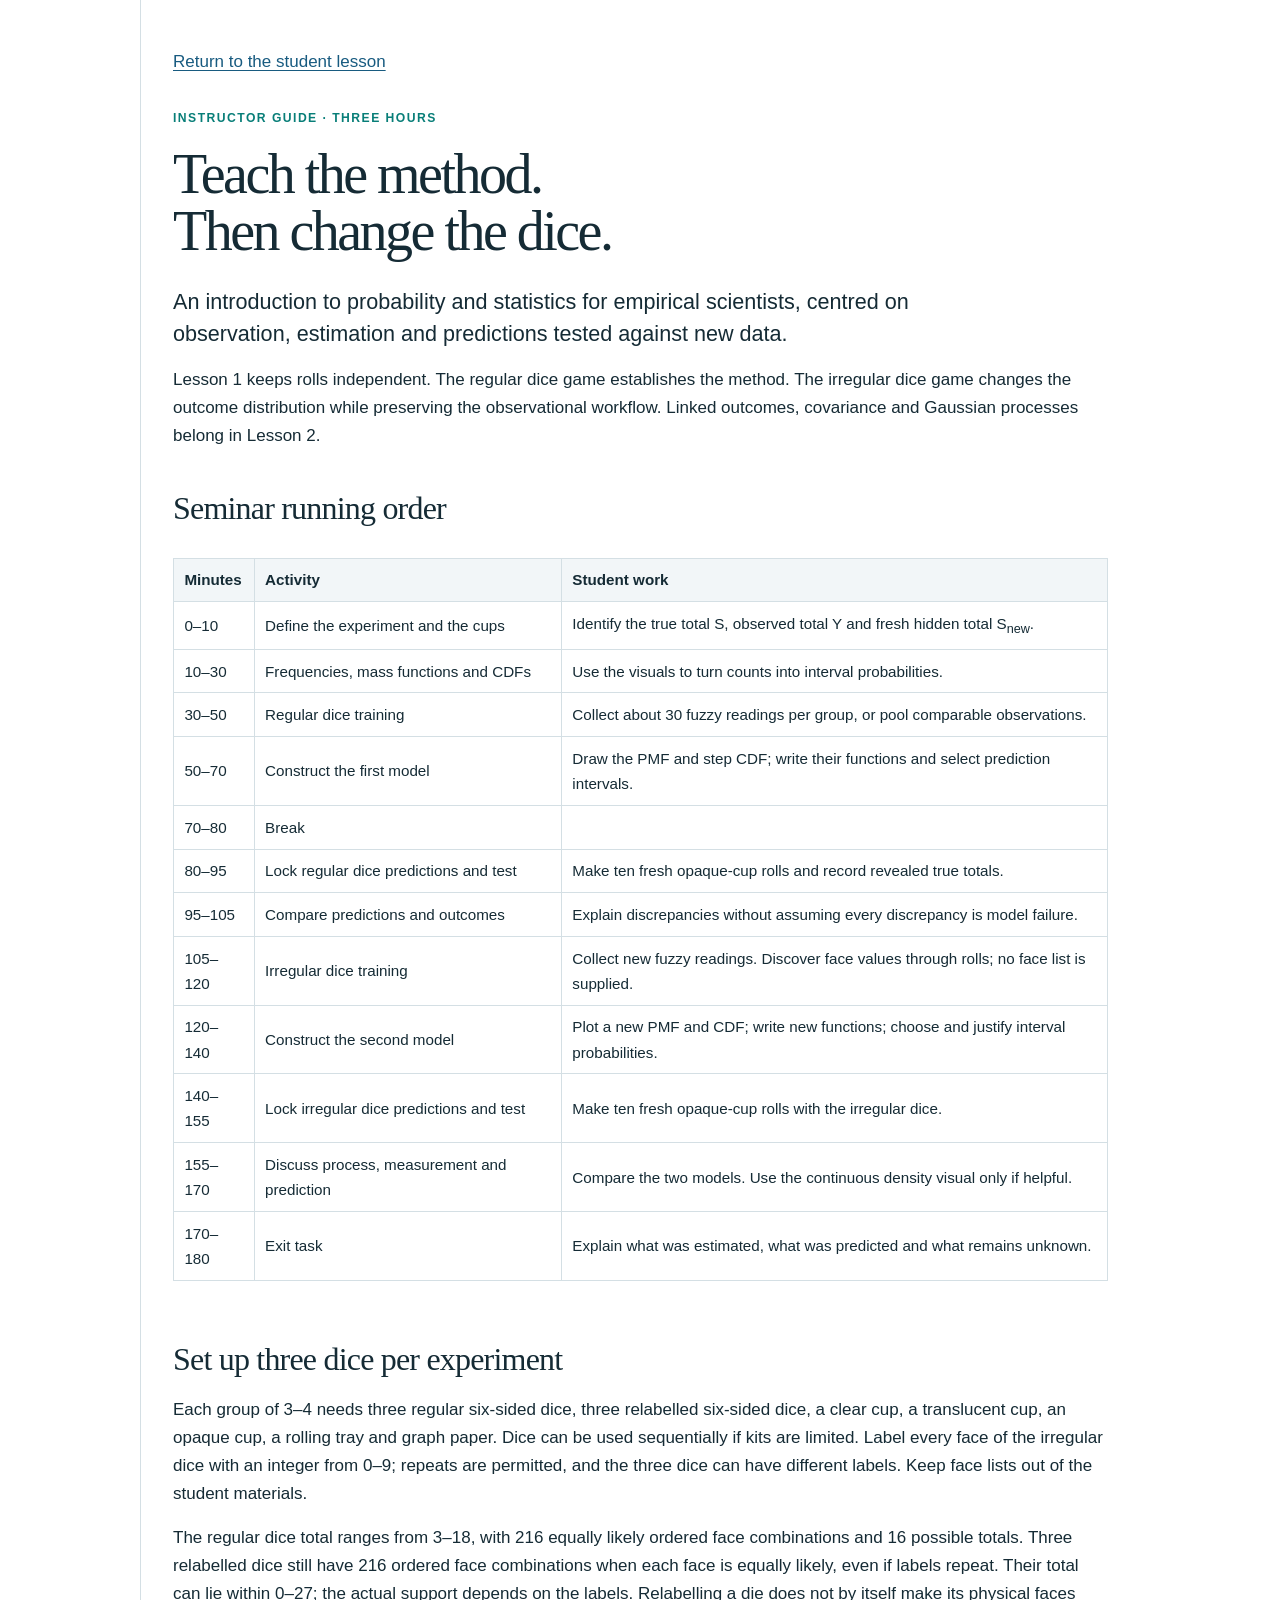
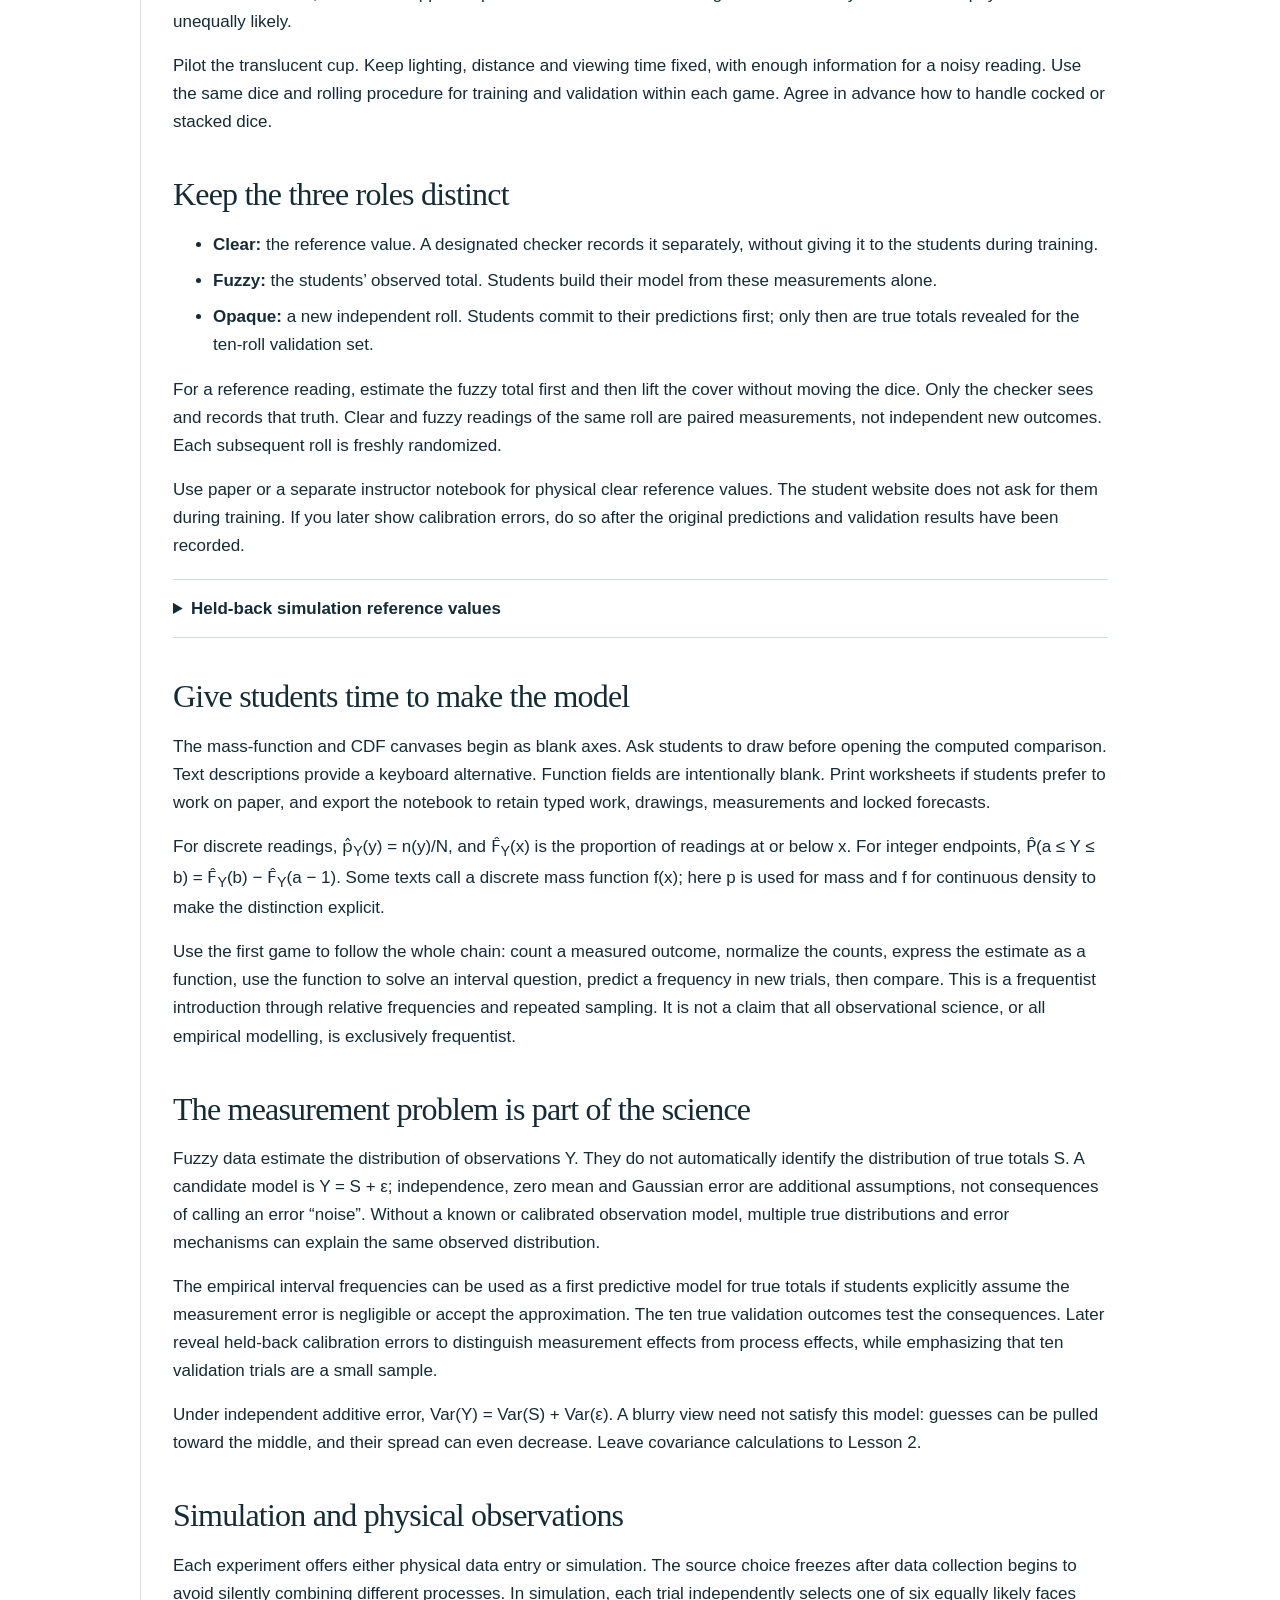
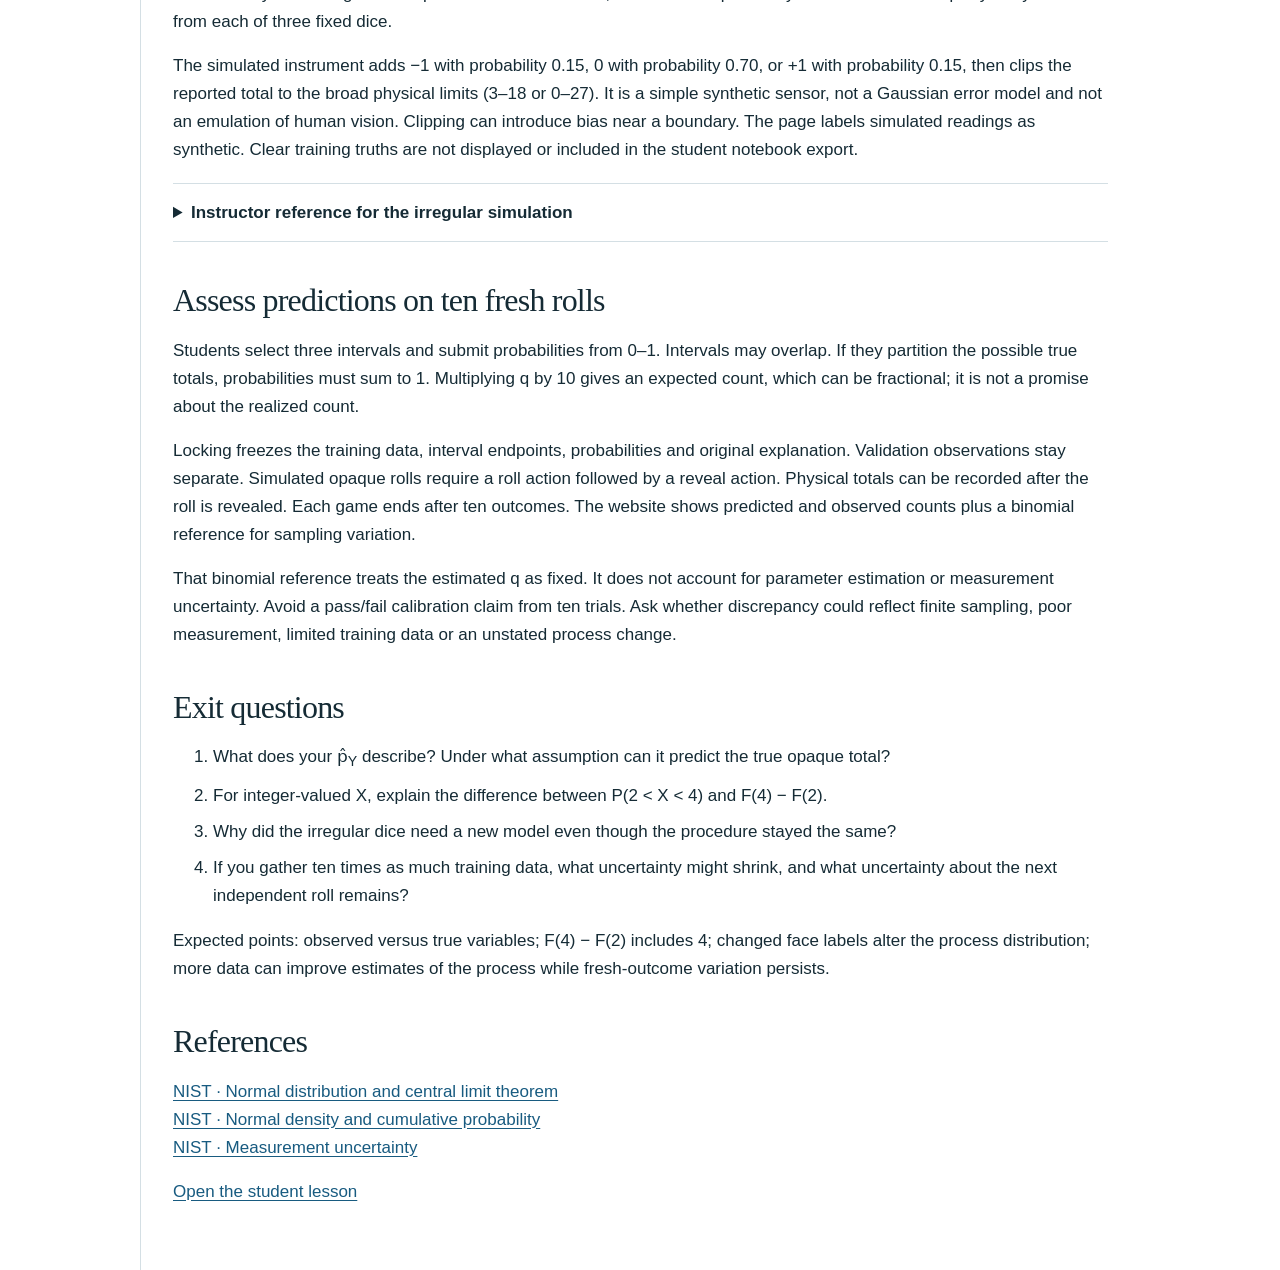
==== instructor.html @ 667803ec "Build interactive observational probability seminar with three-dice experiments" ====
<!doctype html><html lang="en"><head><meta charset="utf-8"><meta name="viewport" content="width=device-width,initial-scale=1"><title>Instructor guide · Probability seminar</title><link rel="stylesheet" href="styles.css"><script defer src="instructor.js"></script></head><body><main class="instructor">
<a href="index.html">Return to the student lesson</a><p class="eyebrow" style="margin-top:2rem">Instructor guide · Three hours</p><h1>Teach the method.<br>Then change the dice.</h1>
<p class="standfirst">An introduction to probability and statistics for empirical scientists, centred on observation, estimation and predictions tested against new data.</p>
<p>Lesson 1 keeps rolls independent. The regular dice game establishes the method. The irregular dice game changes the outcome distribution while preserving the observational workflow. Linked outcomes, covariance and Gaussian processes belong in Lesson 2.</p>

<h2>Seminar running order</h2><div class="table-scroll"><table class="instructor-table"><thead><tr><th>Minutes</th><th>Activity</th><th>Student work</th></tr></thead><tbody>
<tr><td>0–10</td><td>Define the experiment and the cups</td><td>Identify the true total S, observed total Y and fresh hidden total S<sub>new</sub>.</td></tr>
<tr><td>10–30</td><td>Frequencies, mass functions and CDFs</td><td>Use the visuals to turn counts into interval probabilities.</td></tr>
<tr><td>30–50</td><td>Regular dice training</td><td>Collect about 30 fuzzy readings per group, or pool comparable observations.</td></tr>
<tr><td>50–70</td><td>Construct the first model</td><td>Draw the PMF and step CDF; write their functions and select prediction intervals.</td></tr>
<tr><td>70–80</td><td>Break</td><td></td></tr>
<tr><td>80–95</td><td>Lock regular dice predictions and test</td><td>Make ten fresh opaque-cup rolls and record revealed true totals.</td></tr>
<tr><td>95–105</td><td>Compare predictions and outcomes</td><td>Explain discrepancies without assuming every discrepancy is model failure.</td></tr>
<tr><td>105–120</td><td>Irregular dice training</td><td>Collect new fuzzy readings. Discover face values through rolls; no face list is supplied.</td></tr>
<tr><td>120–140</td><td>Construct the second model</td><td>Plot a new PMF and CDF; write new functions; choose and justify interval probabilities.</td></tr>
<tr><td>140–155</td><td>Lock irregular dice predictions and test</td><td>Make ten fresh opaque-cup rolls with the irregular dice.</td></tr>
<tr><td>155–170</td><td>Discuss process, measurement and prediction</td><td>Compare the two models. Use the continuous density visual only if helpful.</td></tr>
<tr><td>170–180</td><td>Exit task</td><td>Explain what was estimated, what was predicted and what remains unknown.</td></tr>
</tbody></table></div>

<h2>Set up three dice per experiment</h2><p>Each group of 3–4 needs three regular six-sided dice, three relabelled six-sided dice, a clear cup, a translucent cup, an opaque cup, a rolling tray and graph paper. Dice can be used sequentially if kits are limited. Label every face of the irregular dice with an integer from 0–9; repeats are permitted, and the three dice can have different labels. Keep face lists out of the student materials.</p>
<p>The regular dice total ranges from 3–18, with 216 equally likely ordered face combinations and 16 possible totals. Three relabelled dice still have 216 ordered face combinations when each face is equally likely, even if labels repeat. Their total can lie within 0–27; the actual support depends on the labels. Relabelling a die does not by itself make its physical faces unequally likely.</p>
<p>Pilot the translucent cup. Keep lighting, distance and viewing time fixed, with enough information for a noisy reading. Use the same dice and rolling procedure for training and validation within each game. Agree in advance how to handle cocked or stacked dice.</p>

<h2>Keep the three roles distinct</h2><ul><li><strong>Clear:</strong> the reference value. A designated checker records it separately, without giving it to the students during training.</li><li><strong>Fuzzy:</strong> the students’ observed total. Students build their model from these measurements alone.</li><li><strong>Opaque:</strong> a new independent roll. Students commit to their predictions first; only then are true totals revealed for the ten-roll validation set.</li></ul>
<p>For a reference reading, estimate the fuzzy total first and then lift the cover without moving the dice. Only the checker sees and records that truth. Clear and fuzzy readings of the same roll are paired measurements, not independent new outcomes. Each subsequent roll is freshly randomized.</p>
<p>Use paper or a separate instructor notebook for physical clear reference values. The student website does not ask for them during training. If you later show calibration errors, do so after the original predictions and validation results have been recorded.</p>
<details><summary>Held-back simulation reference values</summary><p>For the experiments currently saved in this browser, the instructor can inspect simulated clear values here. They are separate from the student export. Physical or pooled readings need a separately recorded reference. Open this only after student forecasts are committed.</p><button id="load-reference">Read the instructor reference</button><div id="reference-results" aria-live="polite"></div></details>

<h2>Give students time to make the model</h2><p>The mass-function and CDF canvases begin as blank axes. Ask students to draw before opening the computed comparison. Text descriptions provide a keyboard alternative. Function fields are intentionally blank. Print worksheets if students prefer to work on paper, and export the notebook to retain typed work, drawings, measurements and locked forecasts.</p>
<p>For discrete readings, p̂<sub>Y</sub>(y) = n(y)/N, and F̂<sub>Y</sub>(x) is the proportion of readings at or below x. For integer endpoints, P̂(a ≤ Y ≤ b) = F̂<sub>Y</sub>(b) − F̂<sub>Y</sub>(a − 1). Some texts call a discrete mass function f(x); here p is used for mass and f for continuous density to make the distinction explicit.</p>
<p>Use the first game to follow the whole chain: count a measured outcome, normalize the counts, express the estimate as a function, use the function to solve an interval question, predict a frequency in new trials, then compare. This is a frequentist introduction through relative frequencies and repeated sampling. It is not a claim that all observational science, or all empirical modelling, is exclusively frequentist.</p>

<h2>The measurement problem is part of the science</h2><p>Fuzzy data estimate the distribution of observations Y. They do not automatically identify the distribution of true totals S. A candidate model is Y = S + ε; independence, zero mean and Gaussian error are additional assumptions, not consequences of calling an error “noise”. Without a known or calibrated observation model, multiple true distributions and error mechanisms can explain the same observed distribution.</p>
<p>The empirical interval frequencies can be used as a first predictive model for true totals if students explicitly assume the measurement error is negligible or accept the approximation. The ten true validation outcomes test the consequences. Later reveal held-back calibration errors to distinguish measurement effects from process effects, while emphasizing that ten validation trials are a small sample.</p>
<p>Under independent additive error, Var(Y) = Var(S) + Var(ε). A blurry view need not satisfy this model: guesses can be pulled toward the middle, and their spread can even decrease. Leave covariance calculations to Lesson 2.</p>

<h2>Simulation and physical observations</h2><p>Each experiment offers either physical data entry or simulation. The source choice freezes after data collection begins to avoid silently combining different processes. In simulation, each trial independently selects one of six equally likely faces from each of three fixed dice.</p>
<p>The simulated instrument adds −1 with probability 0.15, 0 with probability 0.70, or +1 with probability 0.15, then clips the reported total to the broad physical limits (3–18 or 0–27). It is a simple synthetic sensor, not a Gaussian error model and not an emulation of human vision. Clipping can introduce bias near a boundary. The page labels simulated readings as synthetic. Clear training truths are not displayed or included in the student notebook export.</p>
<details><summary>Instructor reference for the irregular simulation</summary><p>Die A: 0, 0, 0, 1, 8, 9<br>Die B: 0, 1, 1, 1, 2, 9<br>Die C: 0, 0, 2, 2, 8, 9</p><p>These lists are fixed across training and validation. Face labels are hidden in the student interface. This is a public static teaching tool, not a secure examination system: a student who inspects the source can discover the preset. Change the arrays in app.js for a different teaching example.</p></details>

<h2>Assess predictions on ten fresh rolls</h2><p>Students select three intervals and submit probabilities from 0–1. Intervals may overlap. If they partition the possible true totals, probabilities must sum to 1. Multiplying q by 10 gives an expected count, which can be fractional; it is not a promise about the realized count.</p>
<p>Locking freezes the training data, interval endpoints, probabilities and original explanation. Validation observations stay separate. Simulated opaque rolls require a roll action followed by a reveal action. Physical totals can be recorded after the roll is revealed. Each game ends after ten outcomes. The website shows predicted and observed counts plus a binomial reference for sampling variation.</p>
<p>That binomial reference treats the estimated q as fixed. It does not account for parameter estimation or measurement uncertainty. Avoid a pass/fail calibration claim from ten trials. Ask whether discrepancy could reflect finite sampling, poor measurement, limited training data or an unstated process change.</p>

<h2>Exit questions</h2><ol><li>What does your p̂<sub>Y</sub> describe? Under what assumption can it predict the true opaque total?</li><li>For integer-valued X, explain the difference between P(2 &lt; X &lt; 4) and F(4) − F(2).</li><li>Why did the irregular dice need a new model even though the procedure stayed the same?</li><li>If you gather ten times as much training data, what uncertainty might shrink, and what uncertainty about the next independent roll remains?</li></ol>
<p>Expected points: observed versus true variables; F(4) − F(2) includes 4; changed face labels alter the process distribution; more data can improve estimates of the process while fresh-outcome variation persists.</p>

<h2>References</h2><p><a href="https://www.itl.nist.gov/div898/handbook/eda/section3/eda3661.htm">NIST · Normal distribution and central limit theorem</a><br><a href="https://www.itl.nist.gov/div898/handbook/pmc/section5/pmc51.htm">NIST · Normal density and cumulative probability</a><br><a href="https://www.nist.gov/itl/sed/topic-areas/measurement-uncertainty">NIST · Measurement uncertainty</a></p><p><a href="index.html">Open the student lesson</a></p>
</main></body></html>
---- styles.css ----
:root{--ink:#152b35;--muted:#52636b;--blue:#185b80;--teal:#087e78;--paper:#fff;--pale:#f2f6f8;--line:#d4dfe4;--accent:#c45b35;--serif:Georgia,'Times New Roman',serif;--sans:Inter,ui-sans-serif,-apple-system,BlinkMacSystemFont,'Segoe UI',sans-serif}*{box-sizing:border-box}html{scroll-behavior:smooth;scroll-padding-top:92px}body{margin:0;color:var(--ink);background:var(--paper);font:17px/1.65 var(--sans)}button,input,select,textarea{font:inherit;color:inherit}button,.button{border:1px solid var(--blue);border-radius:5px;background:var(--blue);color:#fff;padding:.52rem .95rem;cursor:pointer;font-weight:600;line-height:1.4;display:inline-block;text-decoration:none}button:hover,.button:hover{filter:brightness(.94)}button:disabled{opacity:.45;cursor:not-allowed}button.secondary,.button.secondary{background:#fff;color:var(--blue)}button.quiet,.button.quiet{background:transparent;color:var(--ink);border-color:var(--line);font-weight:500}button.small{font-size:14px;padding:.3rem .6rem}a{color:var(--blue);text-underline-offset:3px}a:hover{text-decoration-thickness:2px}:focus-visible{outline:3px solid #cb7d2c;outline-offset:3px}h1,h2,h3,p{margin-top:0}h1{font:normal clamp(3.6rem,6.5vw,6.1rem)/1.02 var(--serif);letter-spacing:-.045em;margin:1.1rem 0 1.6rem}h2{font:normal clamp(2rem,3.6vw,3rem)/1.15 var(--serif);letter-spacing:-.025em;margin:.5rem 0 1.1rem}h3{font-size:1.08rem;line-height:1.4;margin:0 0 .65rem}p{margin-bottom:1rem}figure{margin:0;min-width:0}figcaption{font-size:.95rem;font-weight:600;margin-bottom:.5rem}.site-header{height:76px;border-bottom:1px solid var(--line);display:flex;align-items:center;justify-content:space-between;padding:0 2rem;background:#fff;position:sticky;top:0;z-index:10;gap:1rem}.wordmark{text-decoration:none;font-size:.95rem;font-weight:750;letter-spacing:.11em;color:var(--ink)}.wordmark span{font-weight:400;letter-spacing:0;margin-left:1rem;color:var(--muted)}.header-actions{display:flex;gap:.5rem;align-items:center;font-size:14px}.page-layout{display:grid;grid-template-columns:245px minmax(0,1120px);max-width:1510px;margin:auto}.sidebar{padding:2.4rem 1.8rem;position:sticky;top:76px;max-height:calc(100vh - 76px);overflow:auto;align-self:start}.eyebrow{text-transform:uppercase;letter-spacing:.12em;font-size:.76rem;font-weight:700;line-height:1.65;color:var(--teal)}.sidebar .eyebrow{font-size:.7rem;margin-bottom:1.5rem}.sidebar nav{display:flex;flex-direction:column;gap:.75rem;margin-bottom:2rem}.sidebar nav a{color:var(--muted);font-size:.88rem;line-height:1.4;text-decoration:none;padding-left:.7rem;border-left:2px solid transparent}.sidebar nav a.active{border-color:var(--teal);color:var(--ink);font-weight:650}.sidebar p,.small-link{font-size:.82rem;color:var(--muted)}.save-status{font-size:.76rem;color:var(--muted);margin-top:1.5rem;border-top:1px solid var(--line);padding-top:1rem}main{min-width:0;padding:3.4rem 3rem 2rem;border-left:1px solid var(--line)}.opening{padding-bottom:3rem}.opening>p{max-width:800px}.standfirst{font-size:1.35rem;line-height:1.5;max-width:760px}.cup-story{display:grid;grid-template-columns:repeat(3,1fr);gap:1.5rem;margin:2.6rem 0 2rem;padding:1.8rem 0;border-top:1px solid var(--line);border-bottom:1px solid var(--line)}.cup-story>div{padding-right:1rem}.cup-story p{font-size:.93rem;margin:0;color:var(--muted)}.cup{height:116px;width:104px;border-radius:20px 20px 7px 7px;border:2px solid #aebfc7;margin-bottom:1.3rem;display:flex;align-items:center;justify-content:center;position:relative;clip-path:polygon(12% 0,88% 0,100% 100%,0 100%);background:linear-gradient(100deg,#fff,#e9f3f680,#fff);font:2.6rem var(--serif)}.cup:after{content:'';position:absolute;inset:5px 8px;border-left:3px solid #ffffff90;border-radius:16px}.cup.clear span{color:#8b9aa0}.cup.fuzzy{background:linear-gradient(115deg,#e0ecf1,#d0e0e9a0,#f4f7f9)}.cup.fuzzy span{filter:blur(4px);opacity:.6}.cup.opaque{background:linear-gradient(100deg,#1d3743,#385663,#1e3844);border-color:#19333f}.cup.opaque span{color:#e2edf1}.experiment-line{display:flex;gap:.65rem;flex-wrap:wrap;margin-bottom:1.5rem}.experiment-line span{font-size:.82rem;letter-spacing:.05em;padding-right:.9rem;border-right:1px solid var(--line)}.experiment-line span:last-child{border:0}.important{border-left:3px solid var(--teal);padding:.1rem 0 .1rem 1rem;color:var(--muted);font-size:.95rem}.lesson-section{border-top:1px solid var(--line);padding:3.2rem 0}.section-intro{max-width:830px;margin-bottom:1.8rem}.controls{display:flex;flex-wrap:wrap;gap:.7rem;align-items:end;margin:1rem 0}.controls label{display:flex;flex-direction:column;gap:.25rem;font-size:.85rem}input,select,textarea{border:1px solid #b7c9d1;border-radius:4px;background:#fff;padding:.48rem .65rem;max-width:100%}select{appearance:none;background-image:url('data:image/svg+xml,%3Csvg xmlns="http://www.w3.org/2000/svg" width="14" height="14"%3E%3Cpath d="m3 5 4 4 4-4" fill="none" stroke="%23465d68" stroke-width="1.6"/%3E%3C/svg%3E');background-repeat:no-repeat;background-position:right .6rem center;padding-right:2rem}input[type=number]{width:7rem}input[type=range]{width:10rem;padding:.5rem 0}textarea{width:100%;line-height:1.6;resize:vertical;min-height:95px}.chart{width:100%;min-width:0;overflow:hidden}.chart svg{width:100%;height:auto;display:block}.visual-example{background:var(--pale);padding:1.5rem;margin-bottom:1.8rem}.chart-caption{font-size:.9rem;color:var(--muted);margin:.7rem 0 1.2rem;min-height:1.5rem}.chart-pair,.two-column{display:grid;grid-template-columns:repeat(2,minmax(0,1fr));gap:2rem;margin:1.6rem 0}.equation{padding:.75rem 0;overflow:auto;line-height:1.5}.equation math{font-size:1.4rem;min-height:2rem}.equation p{font-size:.85rem;text-align:center;color:var(--muted);margin:.4rem 0 0}details{border-top:1px solid var(--line);border-bottom:1px solid var(--line);padding:.9rem 0;margin:1.2rem 0}summary{cursor:pointer;font-weight:600}details>p{margin:.8rem 0}.notebook-prompt,.field-label{display:block;font-weight:600;font-size:.95rem;margin:1.3rem 0 .5rem}.lab-header{display:flex;justify-content:space-between;align-items:center;border-bottom:1px solid var(--line);gap:1rem;padding-bottom:1rem}.lab-header label{font-size:.85rem;display:flex;gap:.5rem;align-items:center}.phase-title{display:flex;align-items:center;gap:.7rem;margin:2rem 0 .7rem}.phase-title span{font-size:.75rem;color:var(--teal);text-transform:uppercase;letter-spacing:.1em;white-space:nowrap}.phase-title h3{margin:0}.lab-state{font-size:.82rem;background:var(--pale);padding:.2rem .6rem;white-space:nowrap}.measurement-box{display:grid;grid-template-columns:180px minmax(0,1fr);gap:1.5rem;align-items:center;margin:1rem 0}.sensor-visual{height:155px;width:180px;background:var(--pale);border-radius:7px}.measurement-box p{font-size:.92rem;margin-bottom:.7rem}.reading{font:2.7rem/1 var(--serif);color:var(--teal);margin:.5rem 0}.reading small{font:14px var(--sans);color:var(--muted);display:block}.observation-list{display:flex;flex-wrap:wrap;gap:.4rem;padding:1rem 0;min-height:3rem}.observation-list span{padding:.15rem .5rem;background:var(--pale);font-variant-numeric:tabular-nums;border-radius:3px;font-size:.9rem}.stats-line{display:flex;gap:1.5rem;flex-wrap:wrap;font-size:.9rem;margin:1rem 0;color:var(--muted)}.stats-line strong{font-size:1.2rem;color:var(--ink)}.data-entry{display:flex;gap:.6rem;flex-wrap:wrap;align-items:end}.data-entry label{flex:1;min-width:190px;font-size:.88rem}.data-entry input{width:100%;margin-top:.25rem}.notebook{margin:1.5rem 0}.sketch-pair{display:grid;grid-template-columns:repeat(2,minmax(0,1fr));gap:1.3rem}.sketch-panel{min-width:0}.sketch{display:block;width:100%;height:300px;background:#fff;touch-action:none;cursor:crosshair;border:1px solid var(--line);border-radius:3px}.sketch-tools{display:flex;gap:.5rem;justify-content:space-between;align-items:center;font-size:.82rem;margin:.4rem 0 .8rem}.function-pair{display:grid;grid-template-columns:1fr 1fr;gap:1.3rem;margin:1rem 0}.function-pair label{font-size:.9rem;font-weight:600}.function-pair textarea{font:1rem/1.6 ui-monospace,SFMono-Regular,Consolas,monospace;margin-top:.4rem}.table-scroll{width:100%;overflow:auto}table{border-collapse:collapse;width:100%;font-size:.87rem;margin:.8rem 0 1.3rem}th{text-align:left;background:var(--pale);font-weight:650}th,td{padding:.55rem .65rem;border:1px solid var(--line)}td.number,th.number{text-align:center;font-variant-numeric:tabular-nums}.prediction-table input{width:5rem}.prediction-table td{white-space:nowrap}.prediction-table .probability-input{width:6rem}.result-empty{padding:1rem;background:var(--pale);font-size:.9rem;color:var(--muted)}.validation-progress{display:flex;gap:5px;margin:1rem 0}.validation-progress span{height:8px;flex:1;background:#e0e8ed;border-radius:2px}.validation-progress span.done{background:var(--teal)}.lab-message{font-size:.88rem;min-height:1.5rem;margin:.5rem 0;color:var(--muted)}.lab-message.error{color:#9d3523}.reflection-list{display:grid;gap:1.2rem}.reflection-list label{font-weight:600}.reflection-list textarea{font-weight:400;margin-top:.4rem}.completed{color:var(--teal);font-weight:600}.field-error{border-color:#b84432!important}.skip{position:fixed;top:-80px;left:1rem;z-index:100;background:var(--ink);padding:1rem;color:white}.skip:focus{top:0}footer{margin-top:2rem;padding-top:1.3rem;border-top:1px solid var(--line);font-size:.8rem;color:var(--muted)}#toast{position:fixed;bottom:1.5rem;left:50%;transform:translateX(-50%);background:var(--ink);color:#fff;border-radius:5px;padding:.7rem 1.2rem;z-index:20;max-width:90vw;display:none;font-size:.9rem}#toast.visible{display:block}.noscript{padding:1.5rem;background:#fff4dc}.print-note{display:none}.instructor{max-width:1000px;margin:auto;padding:3rem 2rem}.instructor h1{font-size:3.5rem}.instructor h2{font-size:2rem;margin-top:2.5rem}.instructor .equation{max-width:800px}.instructor li{margin:.5rem 0}.instructor-table{font-size:.95rem}
.scale-label{display:flex;align-items:center;gap:.5rem;min-height:38px;font-size:.82rem;margin:0 0 .6rem;color:var(--muted)}.scale-label select{padding-top:.2rem;padding-bottom:.2rem}.confirm-dialog{max-width:560px;width:calc(100% - 2rem);padding:1.7rem;border:1px solid var(--line);border-radius:8px;box-shadow:0 20px 70px #152b3530}.confirm-dialog::backdrop{background:#152b3560}
@media(max-width:1150px){.page-layout{grid-template-columns:205px minmax(0,1fr)}main{padding:2.5rem 1.7rem}.sidebar{padding:2rem 1.2rem}.wordmark span{display:none}.sketch{height:270px}.header-actions{font-size:13px}.chart-pair{gap:1rem}.prediction-table{font-size:.8rem}.prediction-table td,.prediction-table th{padding:.4rem}}
@media(max-width:800px){.site-header{height:auto;min-height:68px;padding:.8rem 1rem;flex-wrap:wrap}.header-actions{gap:.35rem}.header-actions button,.header-actions .button{padding:.4rem .55rem}.page-layout{display:block}.sidebar{display:none}main{border:0;padding:2rem 1.2rem}.standfirst{font-size:1.15rem}h1{font-size:3.8rem}.cup-story{gap:1rem}.cup-story>div{padding:0}.cup-story p{font-size:.82rem}.cup-story h3{font-size:.9rem}.cup{height:96px;width:82px}.two-column,.chart-pair,.sketch-pair,.function-pair{grid-template-columns:1fr}.chart-pair{gap:1.2rem}.sketch{height:330px}.lesson-section{padding:2.5rem 0}.visual-example{padding:1rem}.measurement-box{grid-template-columns:140px minmax(0,1fr);gap:1rem}.sensor-visual{width:140px;height:140px}.lab-header{align-items:start}.lab-header label{align-items:start;flex-direction:column}.phase-title{gap:.5rem;align-items:start}.phase-title h3{font-size:1rem}.controls{gap:.7rem}.controls label{font-size:.85rem}.instructor{padding:2rem 1.2rem}.instructor h1{font-size:2.8rem}}
@media(prefers-reduced-motion:reduce){html{scroll-behavior:auto}}
@media print{body{font-size:11pt;color:#000}.site-header,.sidebar,.opening,.lesson-section:not(.lab-section),footer,.controls,button,.button,.data-entry,.measurement-box,.lab-header,.observation-list,.lab-message,.save-status,details,#toast,.validation-progress,.sim-controls,.training-stats,.validation-controls{display:none!important}.page-layout{display:block}main{padding:0;border:0}.lab-section{padding:0;border:0;break-before:page}.lab-section:first-of-type{break-before:auto}.section-intro{margin-bottom:1rem}.section-intro .eyebrow{font-size:9pt}.section-intro h2{font-size:26pt}.section-intro p{font-size:11pt}.sketch-pair,.function-pair{display:grid;grid-template-columns:1fr 1fr;gap:1rem}.sketch{height:310px;break-inside:avoid}.notebook,.sketch-panel,table{break-inside:avoid}textarea{border-color:#aaa;min-height:90px;color:#000;background:white;font-size:11pt}.phase-title{margin-top:1.2rem}.equation{padding:.3rem 0}.chart-pair{display:grid;grid-template-columns:1fr 1fr}.chart{break-inside:avoid}.lab-state{display:none}.print-note{display:block;font-size:10pt}.table-scroll{overflow:visible}.prediction-table input{border:0;border-bottom:1px solid #aaa;border-radius:0}.reflection-list{display:none}a{color:#000;text-decoration:none}.instructor{padding:0}.instructor h1{font-size:30pt}}
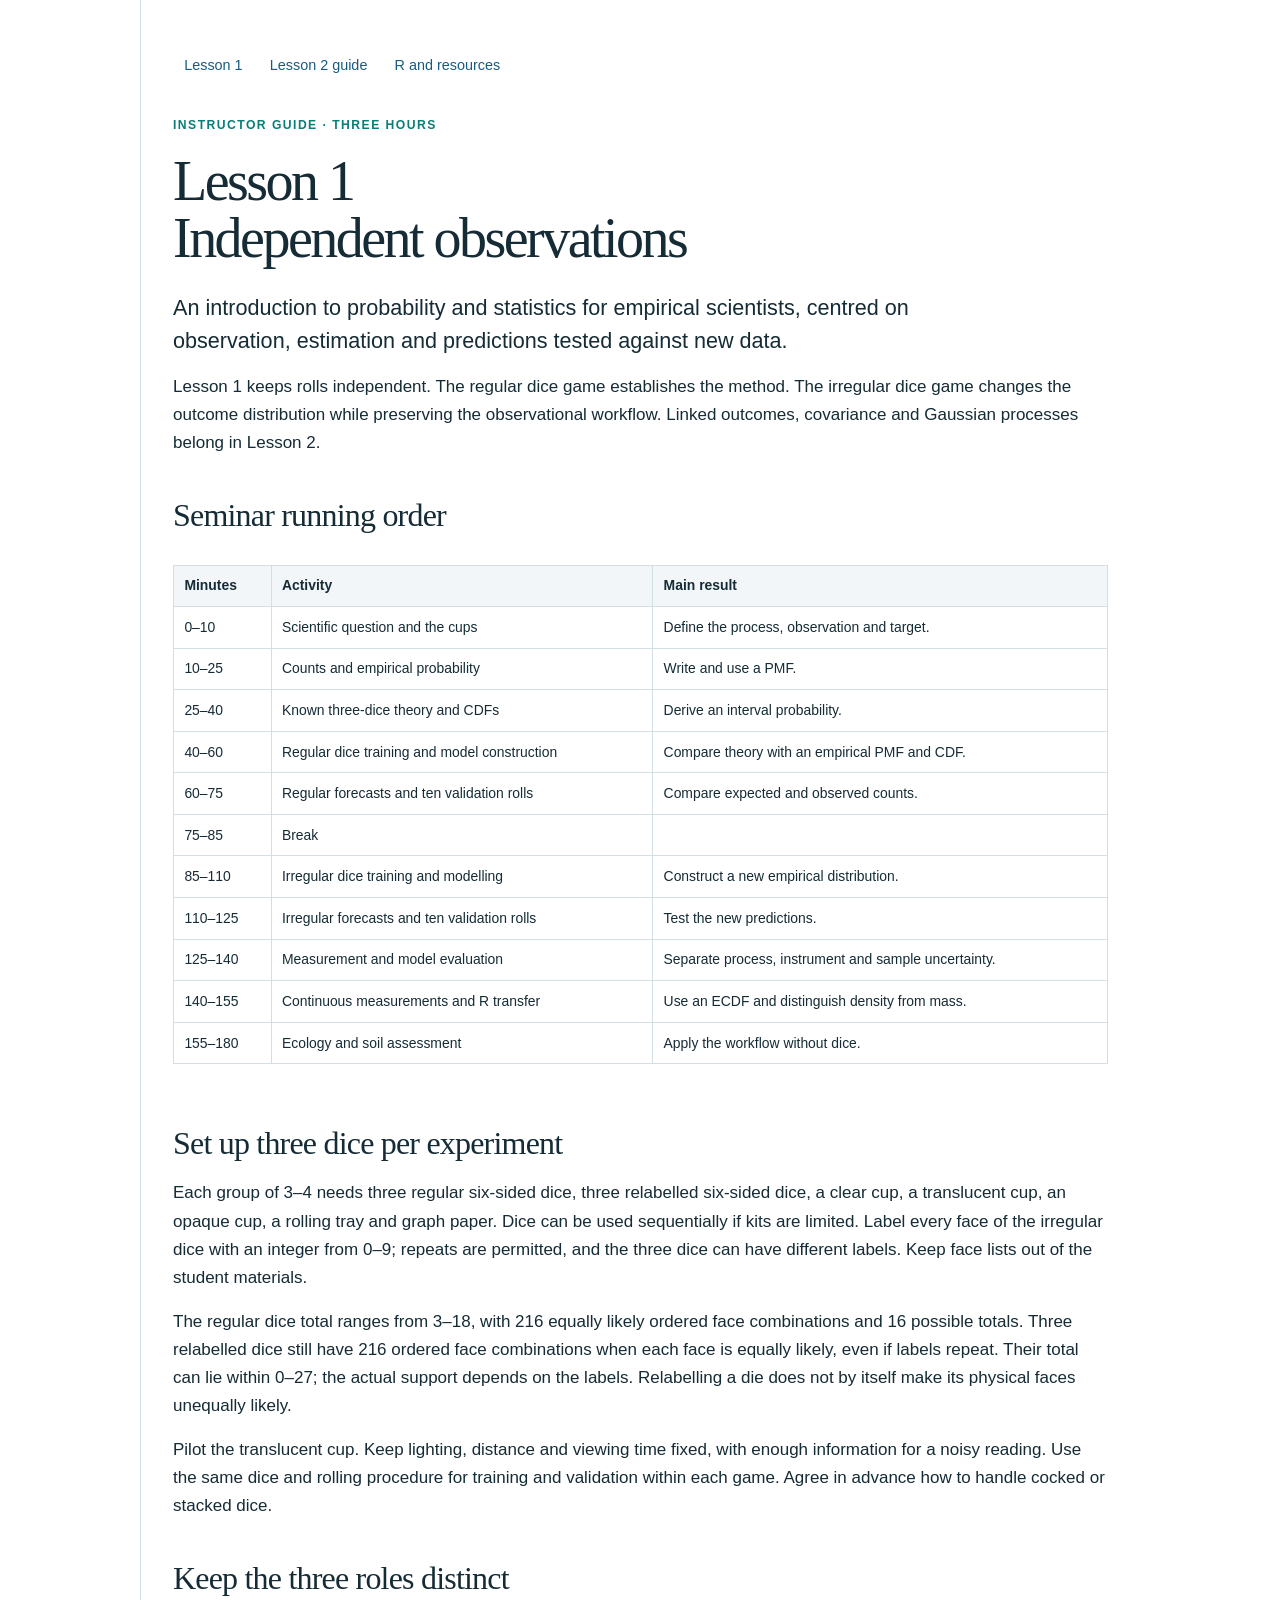
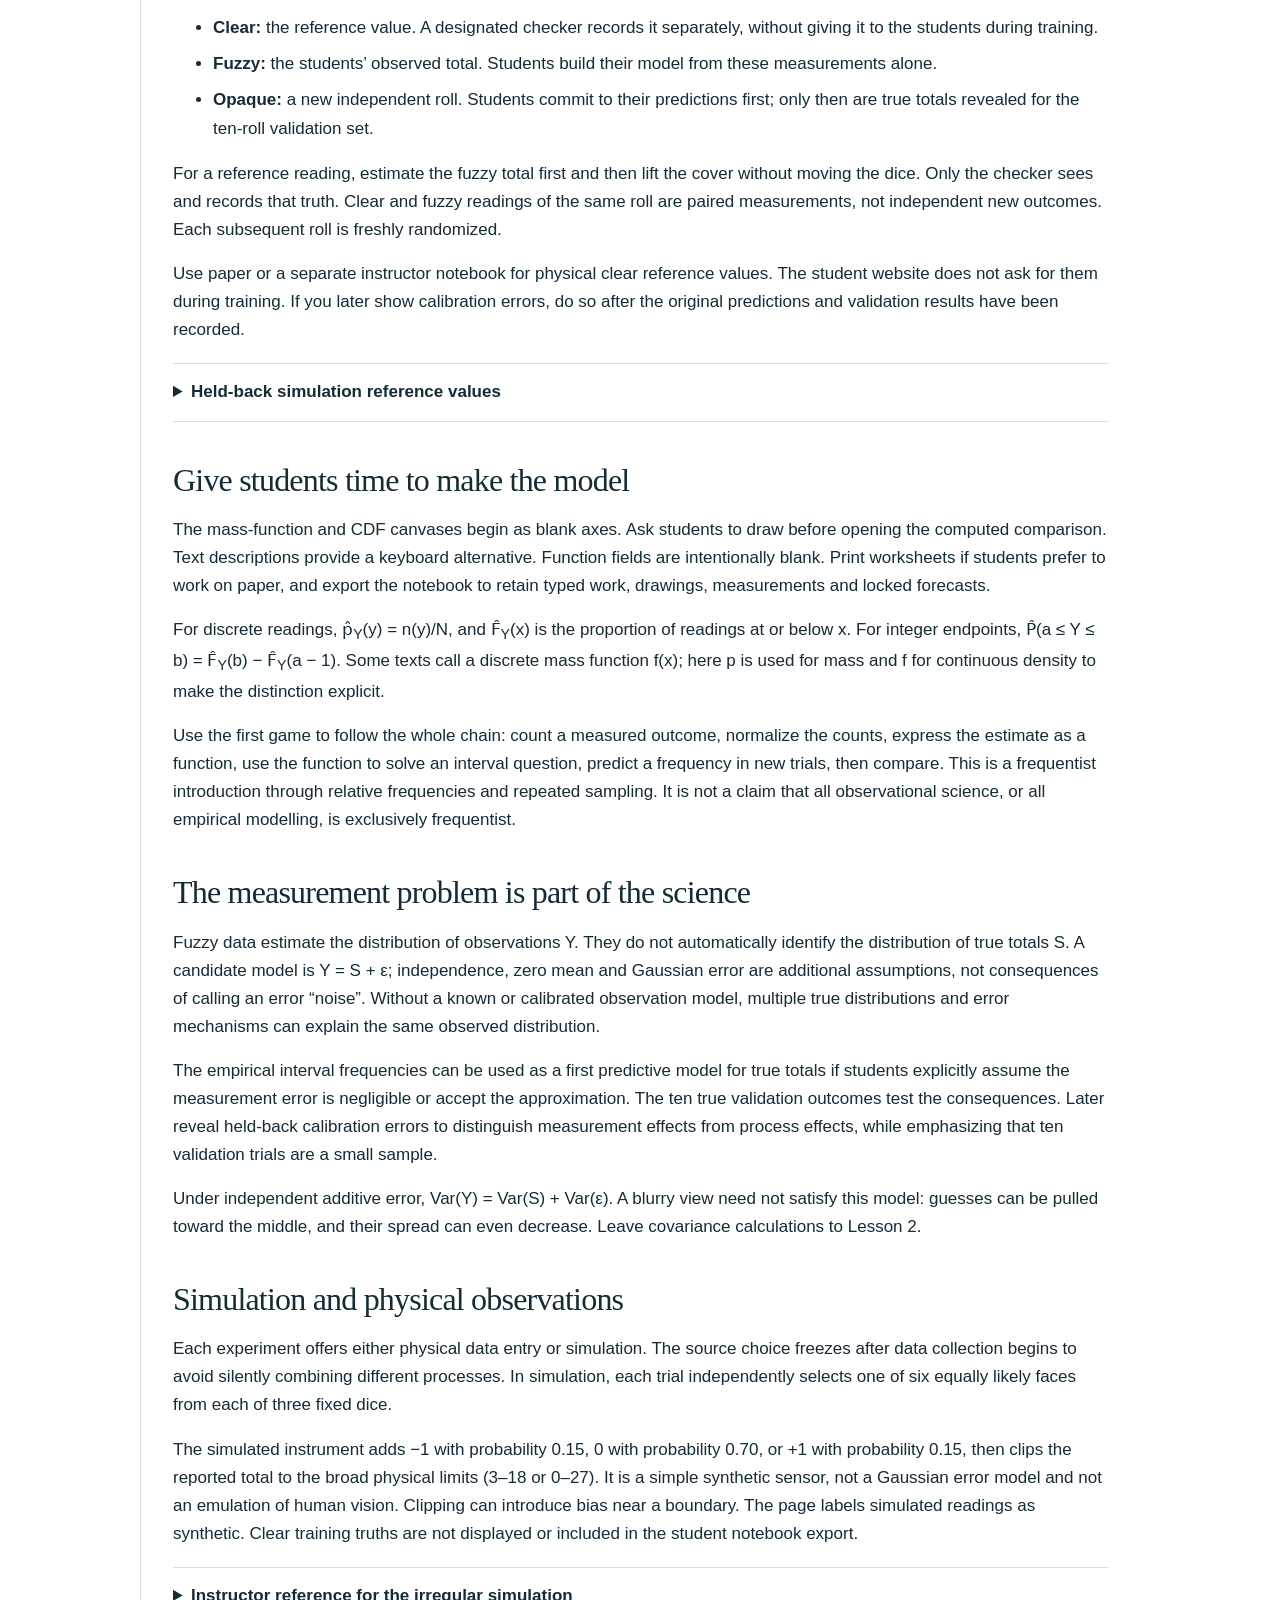
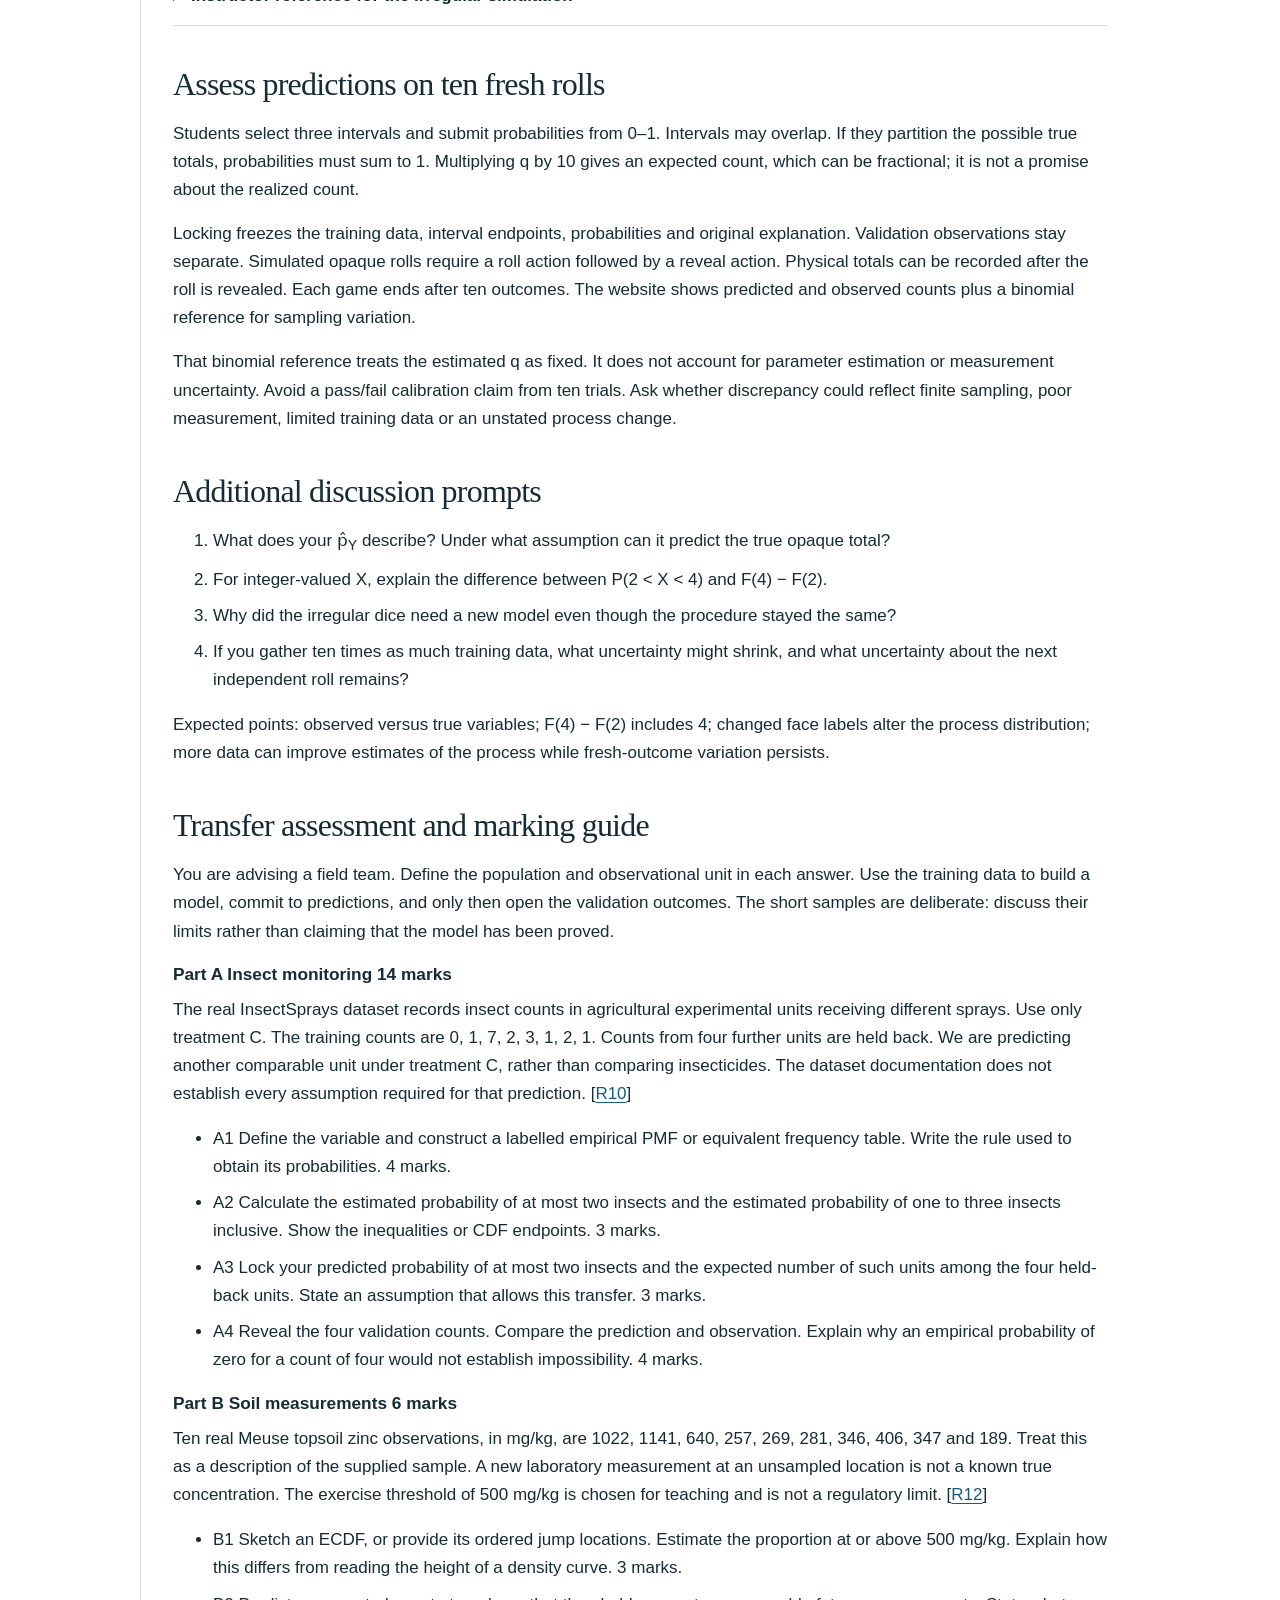
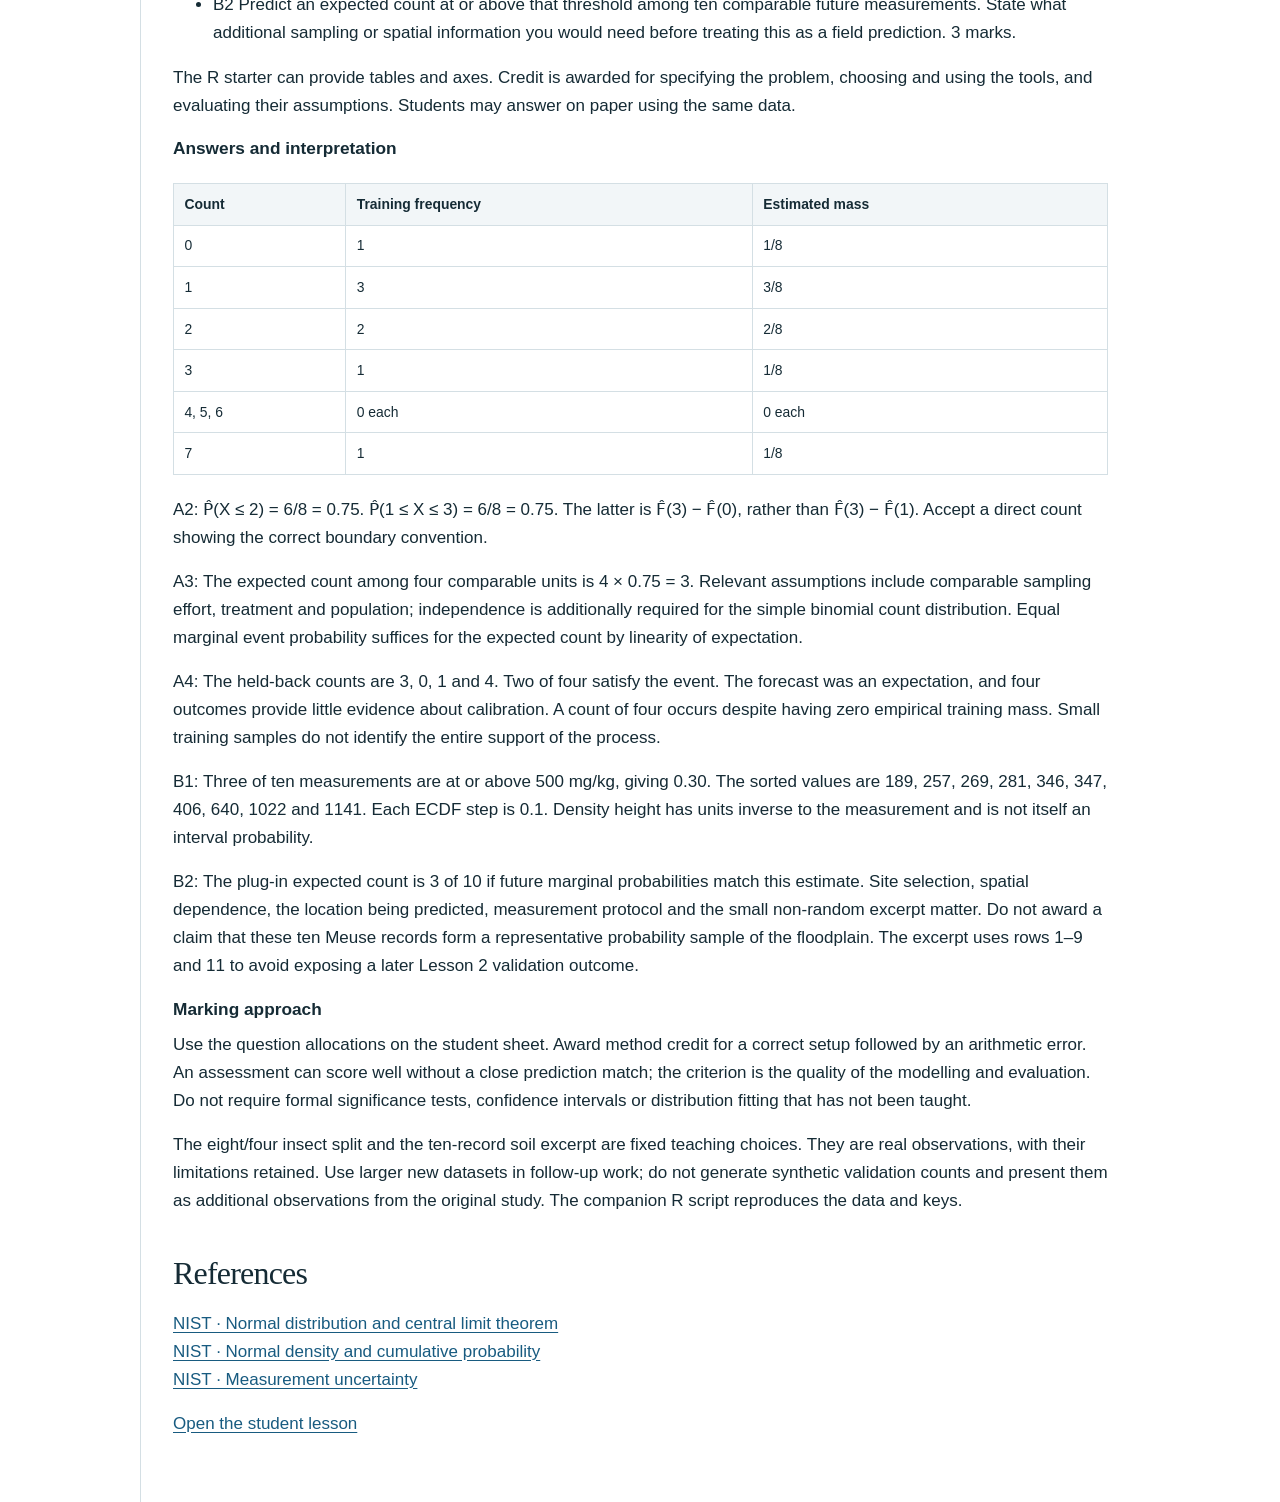
==== commit ecef3d0a: "Add practical Lesson 2, theory and empirical comparisons, real-data assessments and R examples" ====
--- a/instructor.html
+++ b/instructor.html
@@ -1,24 +1,9 @@
-<!doctype html><html lang="en"><head><meta charset="utf-8"><meta name="viewport" content="width=device-width,initial-scale=1"><title>Instructor guide · Probability seminar</title><link rel="stylesheet" href="styles.css"><script defer src="instructor.js"></script></head><body><main class="instructor">
-<a href="index.html">Return to the student lesson</a><p class="eyebrow" style="margin-top:2rem">Instructor guide · Three hours</p><h1>Teach the method.<br>Then change the dice.</h1>
+<!doctype html><html lang="en"><head><meta charset="utf-8"><meta name="viewport" content="width=device-width,initial-scale=1"><title>Instructor guide · Probability seminar</title><link rel="stylesheet" href="styles.css"><link rel="stylesheet" href="course.css"><script defer src="instructor.js"></script></head><body><main class="instructor">
+<nav class="course-nav"><a href="index.html">Lesson 1</a><a href="lesson2-instructor.html">Lesson 2 guide</a><a href="resources.html">R and resources</a></nav><p class="eyebrow" style="margin-top:2rem">Instructor guide · Three hours</p><h1>Lesson 1<br>Independent observations</h1>
 <p class="standfirst">An introduction to probability and statistics for empirical scientists, centred on observation, estimation and predictions tested against new data.</p>
 <p>Lesson 1 keeps rolls independent. The regular dice game establishes the method. The irregular dice game changes the outcome distribution while preserving the observational workflow. Linked outcomes, covariance and Gaussian processes belong in Lesson 2.</p>
 
-<h2>Seminar running order</h2><div class="table-scroll"><table class="instructor-table"><thead><tr><th>Minutes</th><th>Activity</th><th>Student work</th></tr></thead><tbody>
-<tr><td>0–10</td><td>Define the experiment and the cups</td><td>Identify the true total S, observed total Y and fresh hidden total S<sub>new</sub>.</td></tr>
-<tr><td>10–30</td><td>Frequencies, mass functions and CDFs</td><td>Use the visuals to turn counts into interval probabilities.</td></tr>
-<tr><td>30–50</td><td>Regular dice training</td><td>Collect about 30 fuzzy readings per group, or pool comparable observations.</td></tr>
-<tr><td>50–70</td><td>Construct the first model</td><td>Draw the PMF and step CDF; write their functions and select prediction intervals.</td></tr>
-<tr><td>70–80</td><td>Break</td><td></td></tr>
-<tr><td>80–95</td><td>Lock regular dice predictions and test</td><td>Make ten fresh opaque-cup rolls and record revealed true totals.</td></tr>
-<tr><td>95–105</td><td>Compare predictions and outcomes</td><td>Explain discrepancies without assuming every discrepancy is model failure.</td></tr>
-<tr><td>105–120</td><td>Irregular dice training</td><td>Collect new fuzzy readings. Discover face values through rolls; no face list is supplied.</td></tr>
-<tr><td>120–140</td><td>Construct the second model</td><td>Plot a new PMF and CDF; write new functions; choose and justify interval probabilities.</td></tr>
-<tr><td>140–155</td><td>Lock irregular dice predictions and test</td><td>Make ten fresh opaque-cup rolls with the irregular dice.</td></tr>
-<tr><td>155–170</td><td>Discuss process, measurement and prediction</td><td>Compare the two models. Use the continuous density visual only if helpful.</td></tr>
-<tr><td>170–180</td><td>Exit task</td><td>Explain what was estimated, what was predicted and what remains unknown.</td></tr>
-</tbody></table></div>
-
-<h2>Set up three dice per experiment</h2><p>Each group of 3–4 needs three regular six-sided dice, three relabelled six-sided dice, a clear cup, a translucent cup, an opaque cup, a rolling tray and graph paper. Dice can be used sequentially if kits are limited. Label every face of the irregular dice with an integer from 0–9; repeats are permitted, and the three dice can have different labels. Keep face lists out of the student materials.</p>
+<h2>Seminar running order</h2><div class="table-scroll"><table><thead><tr><th>Minutes</th><th>Activity</th><th>Main result</th></tr></thead><tbody><tr><td>0–10</td><td>Scientific question and the cups</td><td>Define the process, observation and target.</td></tr><tr><td>10–25</td><td>Counts and empirical probability</td><td>Write and use a PMF.</td></tr><tr><td>25–40</td><td>Known three-dice theory and CDFs</td><td>Derive an interval probability.</td></tr><tr><td>40–60</td><td>Regular dice training and model construction</td><td>Compare theory with an empirical PMF and CDF.</td></tr><tr><td>60–75</td><td>Regular forecasts and ten validation rolls</td><td>Compare expected and observed counts.</td></tr><tr><td>75–85</td><td>Break</td><td></td></tr><tr><td>85–110</td><td>Irregular dice training and modelling</td><td>Construct a new empirical distribution.</td></tr><tr><td>110–125</td><td>Irregular forecasts and ten validation rolls</td><td>Test the new predictions.</td></tr><tr><td>125–140</td><td>Measurement and model evaluation</td><td>Separate process, instrument and sample uncertainty.</td></tr><tr><td>140–155</td><td>Continuous measurements and R transfer</td><td>Use an ECDF and distinguish density from mass.</td></tr><tr><td>155–180</td><td>Ecology and soil assessment</td><td>Apply the workflow without dice.</td></tr></tbody></table></div><h2>Set up three dice per experiment</h2><p>Each group of 3–4 needs three regular six-sided dice, three relabelled six-sided dice, a clear cup, a translucent cup, an opaque cup, a rolling tray and graph paper. Dice can be used sequentially if kits are limited. Label every face of the irregular dice with an integer from 0–9; repeats are permitted, and the three dice can have different labels. Keep face lists out of the student materials.</p>
 <p>The regular dice total ranges from 3–18, with 216 equally likely ordered face combinations and 16 possible totals. Three relabelled dice still have 216 ordered face combinations when each face is equally likely, even if labels repeat. Their total can lie within 0–27; the actual support depends on the labels. Relabelling a die does not by itself make its physical faces unequally likely.</p>
 <p>Pilot the translucent cup. Keep lighting, distance and viewing time fixed, with enough information for a noisy reading. Use the same dice and rolling procedure for training and validation within each game. Agree in advance how to handle cocked or stacked dice.</p>
 
@@ -43,8 +28,8 @@
 <p>Locking freezes the training data, interval endpoints, probabilities and original explanation. Validation observations stay separate. Simulated opaque rolls require a roll action followed by a reveal action. Physical totals can be recorded after the roll is revealed. Each game ends after ten outcomes. The website shows predicted and observed counts plus a binomial reference for sampling variation.</p>
 <p>That binomial reference treats the estimated q as fixed. It does not account for parameter estimation or measurement uncertainty. Avoid a pass/fail calibration claim from ten trials. Ask whether discrepancy could reflect finite sampling, poor measurement, limited training data or an unstated process change.</p>
 
-<h2>Exit questions</h2><ol><li>What does your p̂<sub>Y</sub> describe? Under what assumption can it predict the true opaque total?</li><li>For integer-valued X, explain the difference between P(2 &lt; X &lt; 4) and F(4) − F(2).</li><li>Why did the irregular dice need a new model even though the procedure stayed the same?</li><li>If you gather ten times as much training data, what uncertainty might shrink, and what uncertainty about the next independent roll remains?</li></ol>
+<h2>Additional discussion prompts</h2><ol><li>What does your p̂<sub>Y</sub> describe? Under what assumption can it predict the true opaque total?</li><li>For integer-valued X, explain the difference between P(2 &lt; X &lt; 4) and F(4) − F(2).</li><li>Why did the irregular dice need a new model even though the procedure stayed the same?</li><li>If you gather ten times as much training data, what uncertainty might shrink, and what uncertainty about the next independent roll remains?</li></ol>
 <p>Expected points: observed versus true variables; F(4) − F(2) includes 4; changed face labels alter the process distribution; more data can improve estimates of the process while fresh-outcome variation persists.</p>
 
-<h2>References</h2><p><a href="https://www.itl.nist.gov/div898/handbook/eda/section3/eda3661.htm">NIST · Normal distribution and central limit theorem</a><br><a href="https://www.itl.nist.gov/div898/handbook/pmc/section5/pmc51.htm">NIST · Normal density and cumulative probability</a><br><a href="https://www.nist.gov/itl/sed/topic-areas/measurement-uncertainty">NIST · Measurement uncertainty</a></p><p><a href="index.html">Open the student lesson</a></p>
+<section id="revised-assessment"><h2>Transfer assessment and marking guide</h2><p>You are advising a field team. Define the population and observational unit in each answer. Use the training data to build a model, commit to predictions, and only then open the validation outcomes. The short samples are deliberate: discuss their limits rather than claiming that the model has been proved.</p><h3>Part A  Insect monitoring  14 marks</h3><p>The real InsectSprays dataset records insect counts in agricultural experimental units receiving different sprays. Use only treatment C. The training counts are 0, 1, 7, 2, 3, 1, 2, 1. Counts from four further units are held back. We are predicting another comparable unit under treatment C, rather than comparing insecticides. The dataset documentation does not establish every assumption required for that prediction. [<a href="https://stat.ethz.ch/R-manual/R-devel/library/datasets/html/InsectSprays.html">R10</a>]</p><ul><li>A1  Define the variable and construct a labelled empirical PMF or equivalent frequency table. Write the rule used to obtain its probabilities. 4 marks.</li><li>A2  Calculate the estimated probability of at most two insects and the estimated probability of one to three insects inclusive. Show the inequalities or CDF endpoints. 3 marks.</li><li>A3  Lock your predicted probability of at most two insects and the expected number of such units among the four held-back units. State an assumption that allows this transfer. 3 marks.</li><li>A4  Reveal the four validation counts. Compare the prediction and observation. Explain why an empirical probability of zero for a count of four would not establish impossibility. 4 marks.</li></ul><h3>Part B  Soil measurements  6 marks</h3><p>Ten real Meuse topsoil zinc observations, in mg/kg, are 1022, 1141, 640, 257, 269, 281, 346, 406, 347 and 189. Treat this as a description of the supplied sample. A new laboratory measurement at an unsampled location is not a known true concentration. The exercise threshold of 500 mg/kg is chosen for teaching and is not a regulatory limit. [<a href="https://edzer.github.io/sp/reference/meuse.html">R12</a>]</p><ul><li>B1  Sketch an ECDF, or provide its ordered jump locations. Estimate the proportion at or above 500 mg/kg. Explain how this differs from reading the height of a density curve. 3 marks.</li><li>B2  Predict an expected count at or above that threshold among ten comparable future measurements. State what additional sampling or spatial information you would need before treating this as a field prediction. 3 marks.</li></ul><p>The R starter can provide tables and axes. Credit is awarded for specifying the problem, choosing and using the tools, and evaluating their assumptions. Students may answer on paper using the same data.</p><h3>Answers and interpretation</h3><div class="table-scroll"><table><thead><tr><th>Count</th><th>Training frequency</th><th>Estimated mass</th></tr></thead><tbody><tr><td>0</td><td>1</td><td>1/8</td></tr><tr><td>1</td><td>3</td><td>3/8</td></tr><tr><td>2</td><td>2</td><td>2/8</td></tr><tr><td>3</td><td>1</td><td>1/8</td></tr><tr><td>4, 5, 6</td><td>0 each</td><td>0 each</td></tr><tr><td>7</td><td>1</td><td>1/8</td></tr></tbody></table></div><p>A2: P̂(X ≤ 2) = 6/8 = 0.75. P̂(1 ≤ X ≤ 3) = 6/8 = 0.75. The latter is F̂(3) − F̂(0), rather than F̂(3) − F̂(1). Accept a direct count showing the correct boundary convention.</p><p>A3: The expected count among four comparable units is 4 × 0.75 = 3. Relevant assumptions include comparable sampling effort, treatment and population; independence is additionally required for the simple binomial count distribution. Equal marginal event probability suffices for the expected count by linearity of expectation.</p><p>A4: The held-back counts are 3, 0, 1 and 4. Two of four satisfy the event. The forecast was an expectation, and four outcomes provide little evidence about calibration. A count of four occurs despite having zero empirical training mass. Small training samples do not identify the entire support of the process.</p><p>B1: Three of ten measurements are at or above 500 mg/kg, giving 0.30. The sorted values are 189, 257, 269, 281, 346, 347, 406, 640, 1022 and 1141. Each ECDF step is 0.1. Density height has units inverse to the measurement and is not itself an interval probability.</p><p>B2: The plug-in expected count is 3 of 10 if future marginal probabilities match this estimate. Site selection, spatial dependence, the location being predicted, measurement protocol and the small non-random excerpt matter. Do not award a claim that these ten Meuse records form a representative probability sample of the floodplain. The excerpt uses rows 1–9 and 11 to avoid exposing a later Lesson 2 validation outcome.</p><h3>Marking approach</h3><p>Use the question allocations on the student sheet. Award method credit for a correct setup followed by an arithmetic error. An assessment can score well without a close prediction match; the criterion is the quality of the modelling and evaluation. Do not require formal significance tests, confidence intervals or distribution fitting that has not been taught.</p><p>The eight/four insect split and the ten-record soil excerpt are fixed teaching choices. They are real observations, with their limitations retained. Use larger new datasets in follow-up work; do not generate synthetic validation counts and present them as additional observations from the original study. The companion R script reproduces the data and keys.</p></section><h2>References</h2><p><a href="https://www.itl.nist.gov/div898/handbook/eda/section3/eda3661.htm">NIST · Normal distribution and central limit theorem</a><br><a href="https://www.itl.nist.gov/div898/handbook/pmc/section5/pmc51.htm">NIST · Normal density and cumulative probability</a><br><a href="https://www.nist.gov/itl/sed/topic-areas/measurement-uncertainty">NIST · Measurement uncertainty</a></p><p><a href="index.html">Open the student lesson</a></p>
 </main></body></html>
--- a/course.css
+++ b/course.css
@@ -0,0 +1,6 @@
+.course-nav{display:flex;gap:.3rem;align-items:center;flex-wrap:wrap}.course-nav a{padding:.35rem .7rem;text-decoration:none;font-size:.9rem;border-radius:4px}.course-nav a[aria-current=page]{background:var(--pale);color:var(--ink);font-weight:700}.course-header{height:auto;min-height:76px;flex-wrap:wrap;padding-top:.65rem;padding-bottom:.65rem}.course-header .wordmark{margin-right:auto}.course-intro{border-top:1px solid var(--line);padding:1.5rem 0;margin-top:1.5rem}.workflow{display:flex;flex-wrap:wrap;gap:.4rem;list-style:none;padding:0;margin:1rem 0}.workflow li{font-size:.9rem;padding:.25rem .65rem;background:var(--pale);border:1px solid var(--line);border-radius:3px}.concept{padding:1.1rem 0;border-top:1px solid var(--line);margin-bottom:1rem}.concept p{max-width:850px}.concept .source{font-size:.87rem;color:var(--muted);margin:.5rem 0}.question{font:normal 1.3rem/1.45 var(--serif);max-width:850px}.tool-list{padding-left:1.2rem}.tool-list li{margin:.4rem 0}.model-grid{display:grid;grid-template-columns:repeat(3,minmax(0,1fr));gap:1.2rem}.model-grid>div{border-top:3px solid var(--teal);padding-top:.8rem}.model-grid p{font-size:.94rem}.model-grid h3{margin-bottom:.4rem}.theory-key{display:flex;flex-wrap:wrap;gap:1.2rem;font-size:.86rem;margin:.5rem 0}.theory-key span:before{content:'';display:inline-block;width:20px;height:3px;background:var(--blue);vertical-align:middle;margin-right:.35rem}.theory-key .empirical:before{background:var(--teal)}.source a{white-space:normal}.student-work{padding-top:1rem}.student-work label,.model-record label{display:block;font-weight:600;margin:.8rem 0}.student-work textarea,.model-record textarea{font-weight:400;margin-top:.35rem}.l2-notebook{border-top:1px solid var(--line);margin-top:1.5rem;padding-top:1.5rem}.l2-notebook .sketch{height:300px}.l2-notebook select{max-width:100%}.live-message{min-height:1.5rem;color:var(--muted);font-size:.9rem}.live-message.error{color:#9d3523}.phase-label{font-size:.82rem;text-transform:uppercase;letter-spacing:.08em;color:var(--teal);margin:1.7rem 0 .5rem}.prediction-inputs{display:grid;grid-template-columns:repeat(4,minmax(0,1fr));gap:.8rem}.prediction-inputs label{font-size:.88rem}.prediction-inputs input{display:block;width:100%;margin-top:.3rem}.paired-total{font:2rem/1.2 var(--serif);color:var(--teal);margin:1rem 0}.data-table{max-height:320px;overflow:auto}.data-table thead{position:sticky;top:0}.assessment{background:var(--pale);padding:1.5rem;border:1px solid var(--line);border-radius:5px}.assessment textarea{background:white}.assessment label{display:block;margin:1rem 0 .4rem;font-weight:600}.assessment input{width:8rem}.assessment .chart{background:#fff}.assessment-part{margin-top:2rem;padding-top:1.5rem;border-top:1px solid var(--line)}.assessment .controls{margin-top:1.4rem}.answer-guide{background:#fff;padding:1rem}.download-row{display:flex;gap:1rem;flex-wrap:wrap;font-size:.9rem;margin:1rem 0}.spatial-board{display:grid;grid-template-columns:repeat(5,1fr);gap:.5rem;margin:1rem 0}.spatial-board>div{padding:.7rem .4rem;background:var(--pale);text-align:center;border-top:3px solid var(--teal);font-size:.85rem}.spatial-board b{display:block;font-size:1.1rem}.spatial-board span{display:block;font-family:var(--serif);font-size:1.1rem}.concept-check{margin:1rem 0}.concept-check label{display:block;font-weight:600;font-size:.95rem}.concept-check select{margin:.4rem .5rem .4rem 0}.concept-check .live-message{margin:0}.course-footer{display:flex;gap:1rem;flex-wrap:wrap}.observation-summary{font-size:.9rem}.r-code{font:14px/1.65 ui-monospace,SFMono-Regular,Consolas,monospace;white-space:pre-wrap;overflow-wrap:anywhere;background:var(--pale);border:1px solid var(--line);padding:1rem;border-radius:4px}.assessment .r-code{background:#fff}.reference-review{margin-top:1.5rem}.assessment-status{font-size:.9rem;color:var(--teal)}.wide-table{font-size:.9rem}.sketch-caption{font-size:.85rem;color:var(--muted)}[hidden]{display:none!important}
+@media(max-width:1000px){.prediction-inputs{grid-template-columns:1fr 1fr}.course-header{position:relative}.sidebar{top:0;max-height:100vh}html{scroll-padding-top:20px}}
+@media(max-width:800px){.model-grid{grid-template-columns:1fr}.course-nav{order:2;width:100%}.course-header .header-actions{order:3;width:100%;flex-wrap:wrap}.assessment{padding:1rem}.spatial-board{grid-template-columns:repeat(3,1fr)}.site-header .course-nav a{font-size:14px}.prediction-inputs{grid-template-columns:1fr 1fr}.question{font-size:1.2rem}.l2-notebook .sketch{height:300px}}
+@media print{.course-header,.download-row,.concept-check,.l2-notebook .controls,.assessment button,.course-nav{display:none!important}.lesson-section{display:block!important;break-before:auto}.lesson-section:not(.lab-section){display:block!important}.l2-notebook{break-before:page}.assessment{break-before:page;background:#fff;border:0;padding:0}.assessment-part{break-inside:avoid}.course-intro{display:block!important}.model-grid{grid-template-columns:1fr 1fr 1fr}.r-code{font-size:9pt}.lesson-section>p,.concept{display:block}.student-work,.model-record{break-inside:avoid}.course-footer{display:none}}
+
+.field-label textarea,.assessment textarea{font-weight:400}
